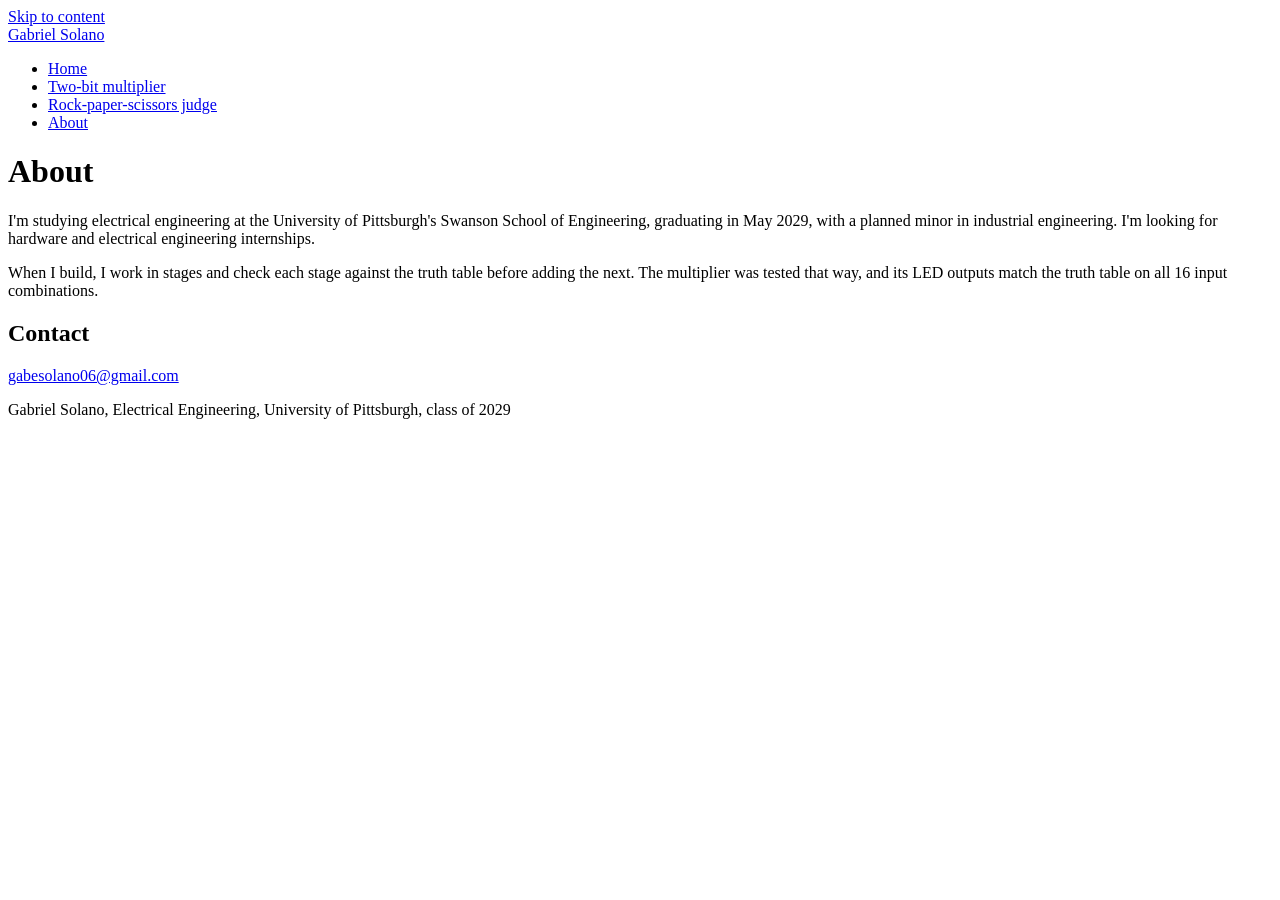
==== about.html @ a1b80782 "Add files via upload" ====
<!DOCTYPE html>
<html lang="en">
<head>
<meta charset="utf-8">
<meta name="viewport" content="width=device-width, initial-scale=1">
<title>About | Gabriel Solano</title>
<meta name="description" content="About Gabriel Solano, electrical engineering student at the University of Pittsburgh.">
<link rel="stylesheet" href="css/style.css">
</head>
<body>
<a class="skip" href="#main">Skip to content</a>
<header class="site"><div class="wrap">
<a class="brand" href="index.html">Gabriel Solano</a>
<nav aria-label="Main"><ul><li><a href="index.html">Home</a></li><li><a href="multiplier.html">Two-bit multiplier</a></li><li><a href="rps-judge.html">Rock-paper-scissors judge</a></li><li><a href="about.html" aria-current="page">About</a></li></ul></nav>
</div></header>
<main id="main"><div class="wrap">
<h1>About</h1>
<p class="lede">I'm studying electrical engineering at the University of Pittsburgh's Swanson School of Engineering, graduating in May 2029, with a planned minor in industrial engineering. I'm looking for hardware and electrical engineering internships.</p>
<p>When I build, I work in stages and check each stage against the truth table before adding the next. The multiplier was tested that way, and its LED outputs match the truth table on all 16 input combinations.</p>
<h2>Contact</h2>
<p><a href="mailto:gabesolano06@gmail.com">gabesolano06@gmail.com</a></p>
</div></main>
<footer class="site"><div class="wrap">Gabriel Solano, Electrical Engineering, University of Pittsburgh, class of 2029</div></footer>

</body>
</html>
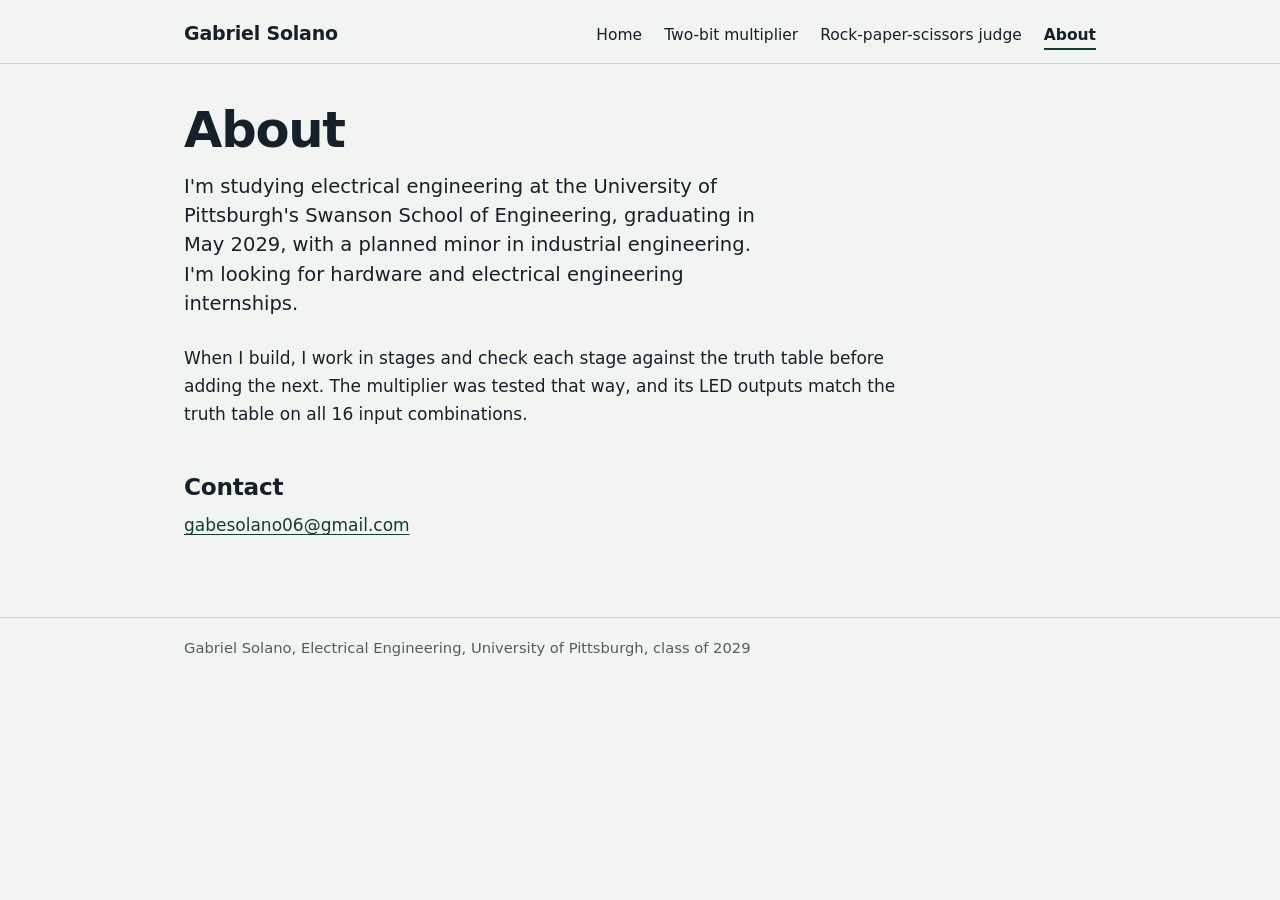
==== commit 1b657c6a: "Add files via upload" ====
--- a/about.html
+++ b/about.html
@@ -5,7 +5,7 @@
 <meta name="viewport" content="width=device-width, initial-scale=1">
 <title>About | Gabriel Solano</title>
 <meta name="description" content="About Gabriel Solano, electrical engineering student at the University of Pittsburgh.">
-<link rel="stylesheet" href="css/style.css">
+<link rel="stylesheet" href="style.css">
 </head>
 <body>
 <a class="skip" href="#main">Skip to content</a>
--- a/style.css
+++ b/style.css
@@ -0,0 +1,65 @@
+:root{
+  --paper:#F1F4F0; --ink:#16202A; --muted:#4F5D67; --green:#123D31; --green-2:#2C6A58;
+  --rule:#C9D3CC; --led:#E5352B; --blue:#2D5AA6; --focus:#FFD95A;
+}
+*{box-sizing:border-box}
+html{-webkit-text-size-adjust:100%}
+body{margin:0;background:var(--paper);color:var(--ink);font:17px/1.65 "Segoe UI",system-ui,-apple-system,Roboto,Helvetica,Arial,sans-serif}
+a{color:var(--green);text-decoration-thickness:1px;text-underline-offset:3px}
+a:hover{color:var(--green-2)}
+a:focus-visible,button:focus-visible{outline:3px solid var(--focus);outline-offset:2px}
+.skip{position:absolute;left:-999px;top:8px;background:var(--green);color:#fff;padding:8px 12px;border-radius:3px;z-index:10}
+.skip:focus{left:8px}
+
+.wrap{max-width:960px;margin:0 auto;padding:0 24px}
+header.site{border-bottom:1px solid var(--rule)}
+header.site .wrap{display:flex;flex-wrap:wrap;align-items:baseline;justify-content:space-between;gap:8px 28px;padding-top:18px;padding-bottom:14px}
+.brand{font-weight:700;font-size:19px;letter-spacing:-.01em;color:var(--ink);text-decoration:none}
+nav ul{list-style:none;margin:0;padding:0;display:flex;flex-wrap:wrap;gap:4px 22px}
+nav a{color:var(--ink);text-decoration:none;font-size:15.5px;padding:4px 0;border-bottom:2px solid transparent}
+nav a:hover{border-bottom-color:var(--rule)}
+nav a[aria-current="page"]{border-bottom-color:var(--green);font-weight:600}
+
+main{padding:40px 0 64px}
+h1{font-size:clamp(2rem,5vw,3.1rem);line-height:1.08;letter-spacing:-.025em;margin:0 0 14px;font-weight:700}
+h2{font-size:1.45rem;line-height:1.25;letter-spacing:-.01em;margin:44px 0 10px}
+h3{font-size:1.05rem;margin:0 0 4px}
+p{margin:0 0 14px;max-width:68ch}
+.lede{font-size:1.22rem;line-height:1.5;color:var(--ink);max-width:46ch;margin-bottom:26px}
+.sub{color:var(--muted);margin:0 0 18px;font-size:1rem}
+
+/* demo sits on the same paper colour as its iframe so the board reads as part of the page */
+.demo{margin:8px 0 6px}
+.demo iframe{display:block;width:calc(100% + 16px);margin:0 -8px;border:0;min-height:260px;background:var(--paper)}
+.demo-note{font-size:.95rem;color:var(--muted);max-width:68ch}
+
+/* key facts: a ruled table, not cards */
+dl.facts{margin:22px 0 8px;border-top:2px solid var(--green)}
+dl.facts div{display:grid;grid-template-columns:130px 1fr;gap:16px;padding:9px 0;border-bottom:1px solid var(--rule)}
+dl.facts dt{font-weight:600;color:var(--green)}
+dl.facts dd{margin:0}
+
+pre.eq{margin:14px 0 18px;padding:12px 16px;border-left:3px solid var(--green);background:#E6ECE7;font:15px/1.8 Consolas,Menlo,"Courier New",monospace;overflow-x:auto}
+
+figure{margin:22px 0}
+figure img{display:block;max-width:100%;height:auto;border:1px solid var(--rule);background:#fff}
+figcaption{font-size:.93rem;color:var(--muted);margin-top:8px;max-width:60ch}
+.figs{display:grid;grid-template-columns:repeat(auto-fit,minmax(290px,1fr));gap:8px 28px;align-items:start}
+.figs figure{margin:12px 0}
+.narrow{max-width:420px}
+.pair{display:grid;grid-template-columns:minmax(0,1fr) minmax(0,1fr);gap:8px 32px;align-items:start}
+@media (max-width:720px){.pair{grid-template-columns:1fr}}
+
+/* other work: ruled list */
+.work{list-style:none;margin:6px 0 0;padding:0;border-top:2px solid var(--green)}
+.work li{padding:16px 0;border-bottom:1px solid var(--rule);display:grid;grid-template-columns:150px 1fr;gap:4px 24px}
+.work .when{color:var(--muted);font-size:.95rem}
+.work p{margin:0}
+@media (max-width:640px){.work li,dl.facts div{grid-template-columns:1fr;gap:2px}}
+
+.links{display:flex;flex-wrap:wrap;gap:6px 26px;margin:26px 0 0;padding:0;list-style:none;font-size:1.05rem}
+.links a{font-weight:600}
+
+footer.site{border-top:1px solid var(--rule);color:var(--muted);font-size:.92rem}
+footer.site .wrap{padding-top:18px;padding-bottom:30px}
+@media (prefers-reduced-motion:reduce){*{transition:none!important;scroll-behavior:auto!important}}
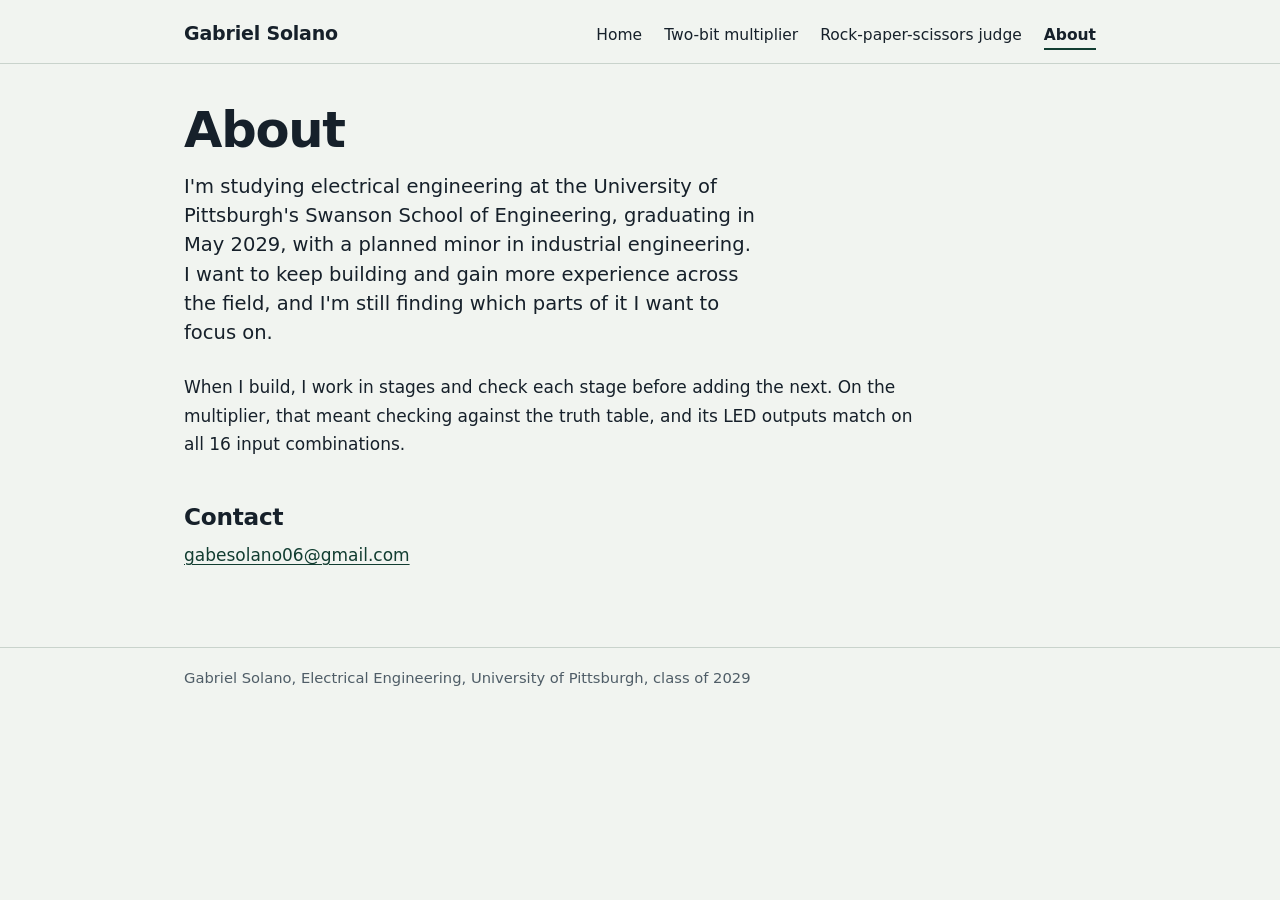
==== commit a3c391cb: "Add files via upload" ====
--- a/about.html
+++ b/about.html
@@ -15,8 +15,8 @@
 </div></header>
 <main id="main"><div class="wrap">
 <h1>About</h1>
-<p class="lede">I'm studying electrical engineering at the University of Pittsburgh's Swanson School of Engineering, graduating in May 2029, with a planned minor in industrial engineering. I'm looking for hardware and electrical engineering internships.</p>
-<p>When I build, I work in stages and check each stage against the truth table before adding the next. The multiplier was tested that way, and its LED outputs match the truth table on all 16 input combinations.</p>
+<p class="lede">I'm studying electrical engineering at the University of Pittsburgh's Swanson School of Engineering, graduating in May 2029, with a planned minor in industrial engineering. I want to keep building and gain more experience across the field, and I'm still finding which parts of it I want to focus on.</p>
+<p>When I build, I work in stages and check each stage before adding the next. On the multiplier, that meant checking against the truth table, and its LED outputs match on all 16 input combinations.</p>
 <h2>Contact</h2>
 <p><a href="mailto:gabesolano06@gmail.com">gabesolano06@gmail.com</a></p>
 </div></main>
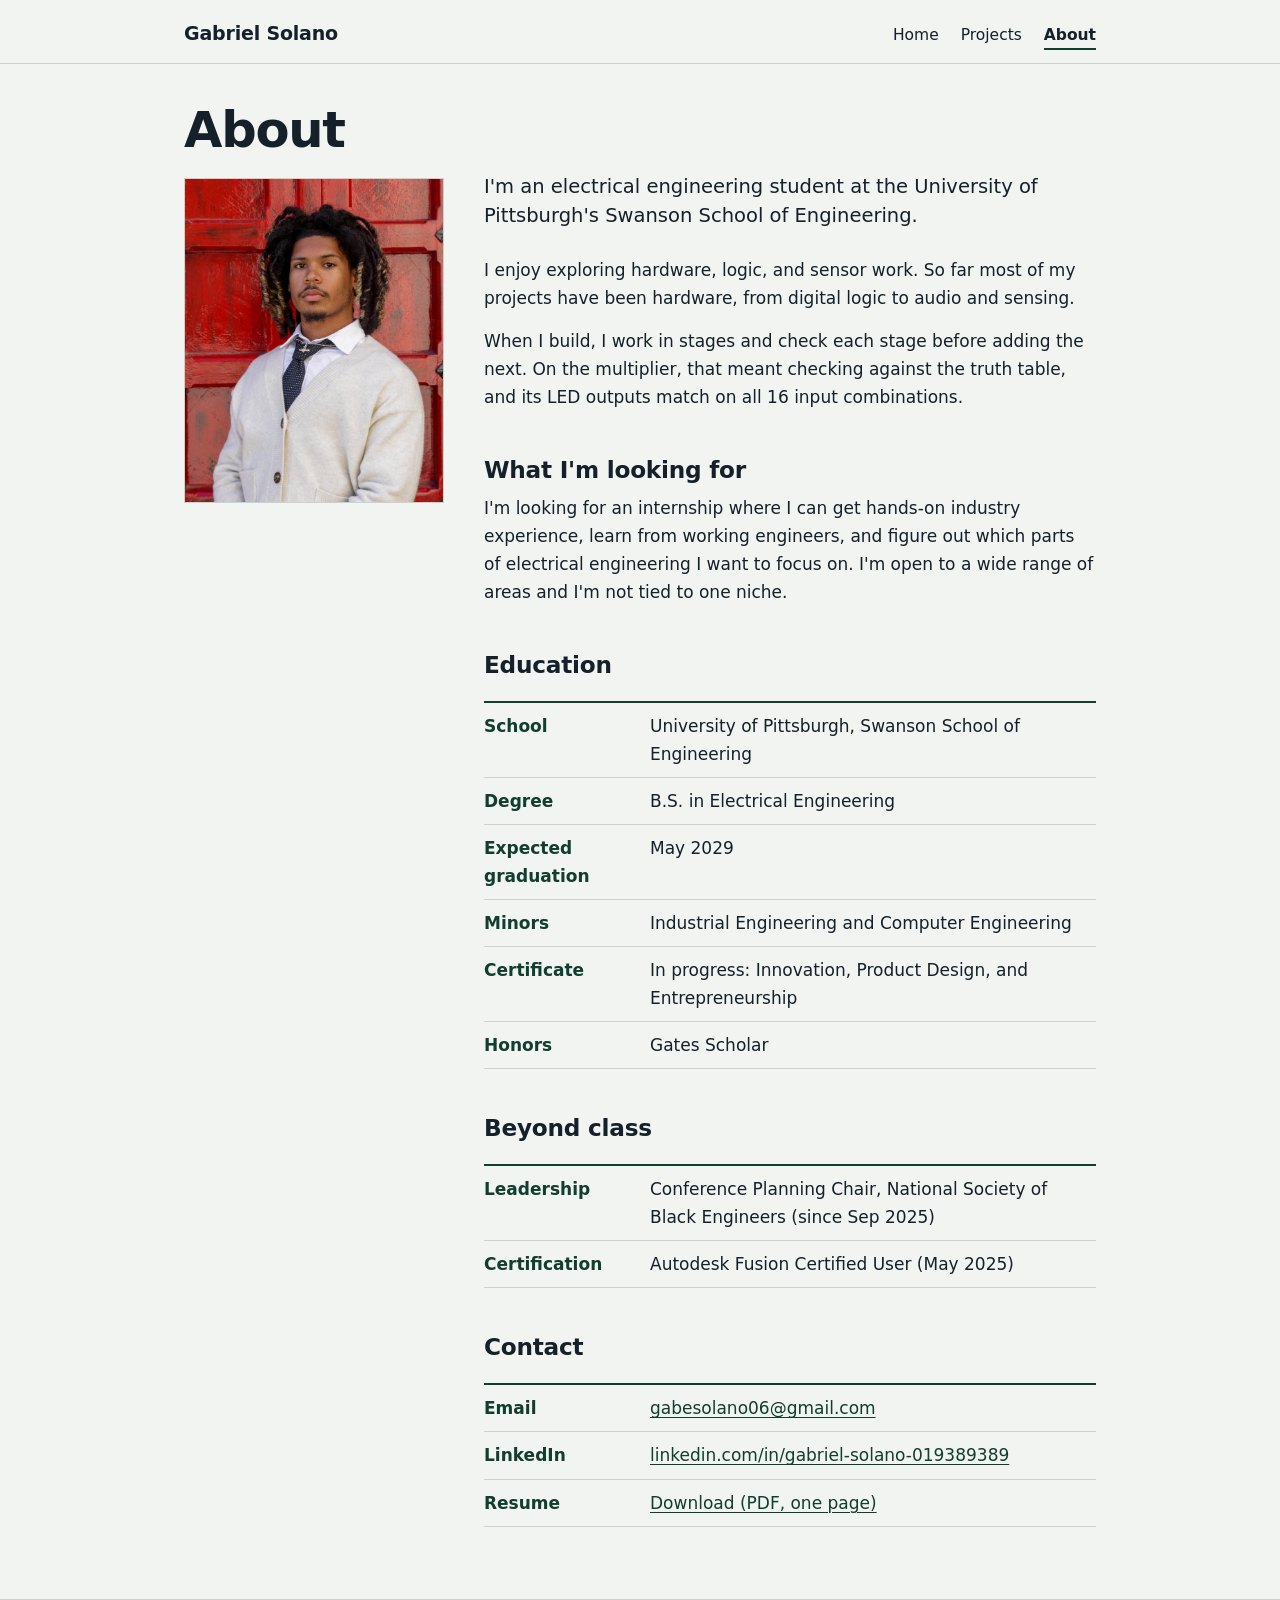
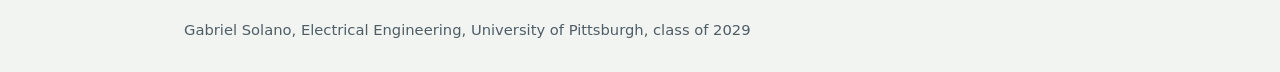
==== commit 5956c954: "Add files via upload" ====
--- a/about.html
+++ b/about.html
@@ -4,21 +4,33 @@
 <meta charset="utf-8">
 <meta name="viewport" content="width=device-width, initial-scale=1">
 <title>About | Gabriel Solano</title>
-<meta name="description" content="About Gabriel Solano, electrical engineering student at the University of Pittsburgh.">
+<meta name="description" content="About Gabriel Solano, electrical engineering student at the University of Pittsburgh, expected graduation May 2029.">
 <link rel="stylesheet" href="style.css">
 </head>
 <body>
 <a class="skip" href="#main">Skip to content</a>
 <header class="site"><div class="wrap">
 <a class="brand" href="index.html">Gabriel Solano</a>
-<nav aria-label="Main"><ul><li><a href="index.html">Home</a></li><li><a href="multiplier.html">Two-bit multiplier</a></li><li><a href="rps-judge.html">Rock-paper-scissors judge</a></li><li><a href="about.html" aria-current="page">About</a></li></ul></nav>
+<nav aria-label="Main"><ul><li><a href="index.html">Home</a></li><li><a href="projects.html">Projects</a></li><li><a href="about.html" aria-current="page">About</a></li></ul></nav>
 </div></header>
 <main id="main"><div class="wrap">
 <h1>About</h1>
-<p class="lede">I'm studying electrical engineering at the University of Pittsburgh's Swanson School of Engineering, graduating in May 2029, with a planned minor in industrial engineering. I want to keep building and gain more experience across the field, and I'm still finding which parts of it I want to focus on.</p>
+<div class="about-grid">
+<figure class="portrait"><img src="headshot.jpg" alt="Gabriel Solano in a white shirt, dark tie, and cream cardigan, standing in front of a red wooden door." width="800" height="939"></figure>
+<div class="about-text">
+<p class="lede">I'm an electrical engineering student at the University of Pittsburgh's Swanson School of Engineering.</p>
+<p>I enjoy exploring hardware, logic, and sensor work. So far most of my projects have been hardware, from digital logic to audio and sensing.</p>
 <p>When I build, I work in stages and check each stage before adding the next. On the multiplier, that meant checking against the truth table, and its LED outputs match on all 16 input combinations.</p>
+<h2>What I'm looking for</h2>
+<p>I'm looking for an internship where I can get hands-on industry experience, learn from working engineers, and figure out which parts of electrical engineering I want to focus on. I'm open to a wide range of areas and I'm not tied to one niche.</p>
+<h2>Education</h2>
+<dl class="facts"><div><dt>School</dt><dd>University of Pittsburgh, Swanson School of Engineering</dd></div><div><dt>Degree</dt><dd>B.S. in Electrical Engineering</dd></div><div><dt>Expected graduation</dt><dd>May 2029</dd></div><div><dt>Minors</dt><dd>Industrial Engineering and Computer Engineering</dd></div><div><dt>Certificate</dt><dd>In progress: Innovation, Product Design, and Entrepreneurship</dd></div><div><dt>Honors</dt><dd>Gates Scholar</dd></div></dl>
+<h2>Beyond class</h2>
+<dl class="facts"><div><dt>Leadership</dt><dd>Conference Planning Chair, National Society of Black Engineers (since Sep 2025)</dd></div><div><dt>Certification</dt><dd>Autodesk Fusion Certified User (May 2025)</dd></div></dl>
 <h2>Contact</h2>
-<p><a href="mailto:gabesolano06@gmail.com">gabesolano06@gmail.com</a></p>
+<dl class="facts"><div><dt>Email</dt><dd><a href="mailto:gabesolano06@gmail.com">gabesolano06@gmail.com</a></dd></div><div><dt>LinkedIn</dt><dd><a href="https://www.linkedin.com/in/gabriel-solano-019389389/">linkedin.com/in/gabriel-solano-019389389</a></dd></div><div><dt>Resume</dt><dd><a href="Gabriel_Solano_Resume.pdf">Download (PDF, one page)</a></dd></div></dl>
+</div>
+</div>
 </div></main>
 <footer class="site"><div class="wrap">Gabriel Solano, Electrical Engineering, University of Pittsburgh, class of 2029</div></footer>
 
--- a/style.css
+++ b/style.css
@@ -27,15 +27,14 @@
 p{margin:0 0 14px;max-width:68ch}
 .lede{font-size:1.22rem;line-height:1.5;color:var(--ink);max-width:46ch;margin-bottom:26px}
 .sub{color:var(--muted);margin:0 0 18px;font-size:1rem}
+.crumb{font-size:.95rem;color:var(--muted);margin:0 0 12px}
 
-/* demo sits on the same paper colour as its iframe so the board reads as part of the page */
 .demo{margin:8px 0 6px}
 .demo iframe{display:block;width:calc(100% + 16px);margin:0 -8px;border:0;min-height:260px;background:var(--paper)}
 .demo-note{font-size:.95rem;color:var(--muted);max-width:68ch}
 
-/* key facts: a ruled table, not cards */
 dl.facts{margin:22px 0 8px;border-top:2px solid var(--green)}
-dl.facts div{display:grid;grid-template-columns:130px 1fr;gap:16px;padding:9px 0;border-bottom:1px solid var(--rule)}
+dl.facts div{display:grid;grid-template-columns:150px 1fr;gap:16px;padding:9px 0;border-bottom:1px solid var(--rule)}
 dl.facts dt{font-weight:600;color:var(--green)}
 dl.facts dd{margin:0}
 
@@ -47,19 +46,31 @@
 .figs{display:grid;grid-template-columns:repeat(auto-fit,minmax(290px,1fr));gap:8px 28px;align-items:start}
 .figs figure{margin:12px 0}
 .narrow{max-width:420px}
-.pair{display:grid;grid-template-columns:minmax(0,1fr) minmax(0,1fr);gap:8px 32px;align-items:start}
-@media (max-width:720px){.pair{grid-template-columns:1fr}}
 
-/* other work: ruled list */
 .work{list-style:none;margin:6px 0 0;padding:0;border-top:2px solid var(--green)}
 .work li{padding:16px 0;border-bottom:1px solid var(--rule);display:grid;grid-template-columns:150px 1fr;gap:4px 24px}
 .work .when{color:var(--muted);font-size:.95rem}
-.work p{margin:0}
+.work p{margin:0 0 6px}
+.work .more{font-weight:600}
 @media (max-width:640px){.work li,dl.facts div{grid-template-columns:1fr;gap:2px}}
 
 .links{display:flex;flex-wrap:wrap;gap:6px 26px;margin:26px 0 0;padding:0;list-style:none;font-size:1.05rem}
 .links a{font-weight:600}
 
+/* home: quick links */
+.quick{list-style:none;margin:28px 0 0;padding:0;border-top:2px solid var(--green)}
+.quick li{padding:16px 0;border-bottom:1px solid var(--rule);display:grid;grid-template-columns:150px 1fr;gap:4px 24px;align-items:baseline}
+.quick a{font-size:1.2rem;font-weight:700;letter-spacing:-.01em}
+.quick span{color:var(--muted)}
+@media (max-width:640px){.quick li{grid-template-columns:1fr;gap:2px}}
+
+/* about: portrait beside text */
+.about-grid{display:grid;grid-template-columns:260px minmax(0,1fr);gap:20px 40px;align-items:start}
+.portrait{margin:6px 0 0}
+.portrait img{width:100%;aspect-ratio:4/5;object-fit:cover;object-position:50% 18%;border:1px solid var(--rule)}
+@media (max-width:760px){.about-grid{grid-template-columns:1fr}.portrait{max-width:260px}}
+.about-text h2:first-child{margin-top:0}
+
 footer.site{border-top:1px solid var(--rule);color:var(--muted);font-size:.92rem}
 footer.site .wrap{padding-top:18px;padding-bottom:30px}
 @media (prefers-reduced-motion:reduce){*{transition:none!important;scroll-behavior:auto!important}}
